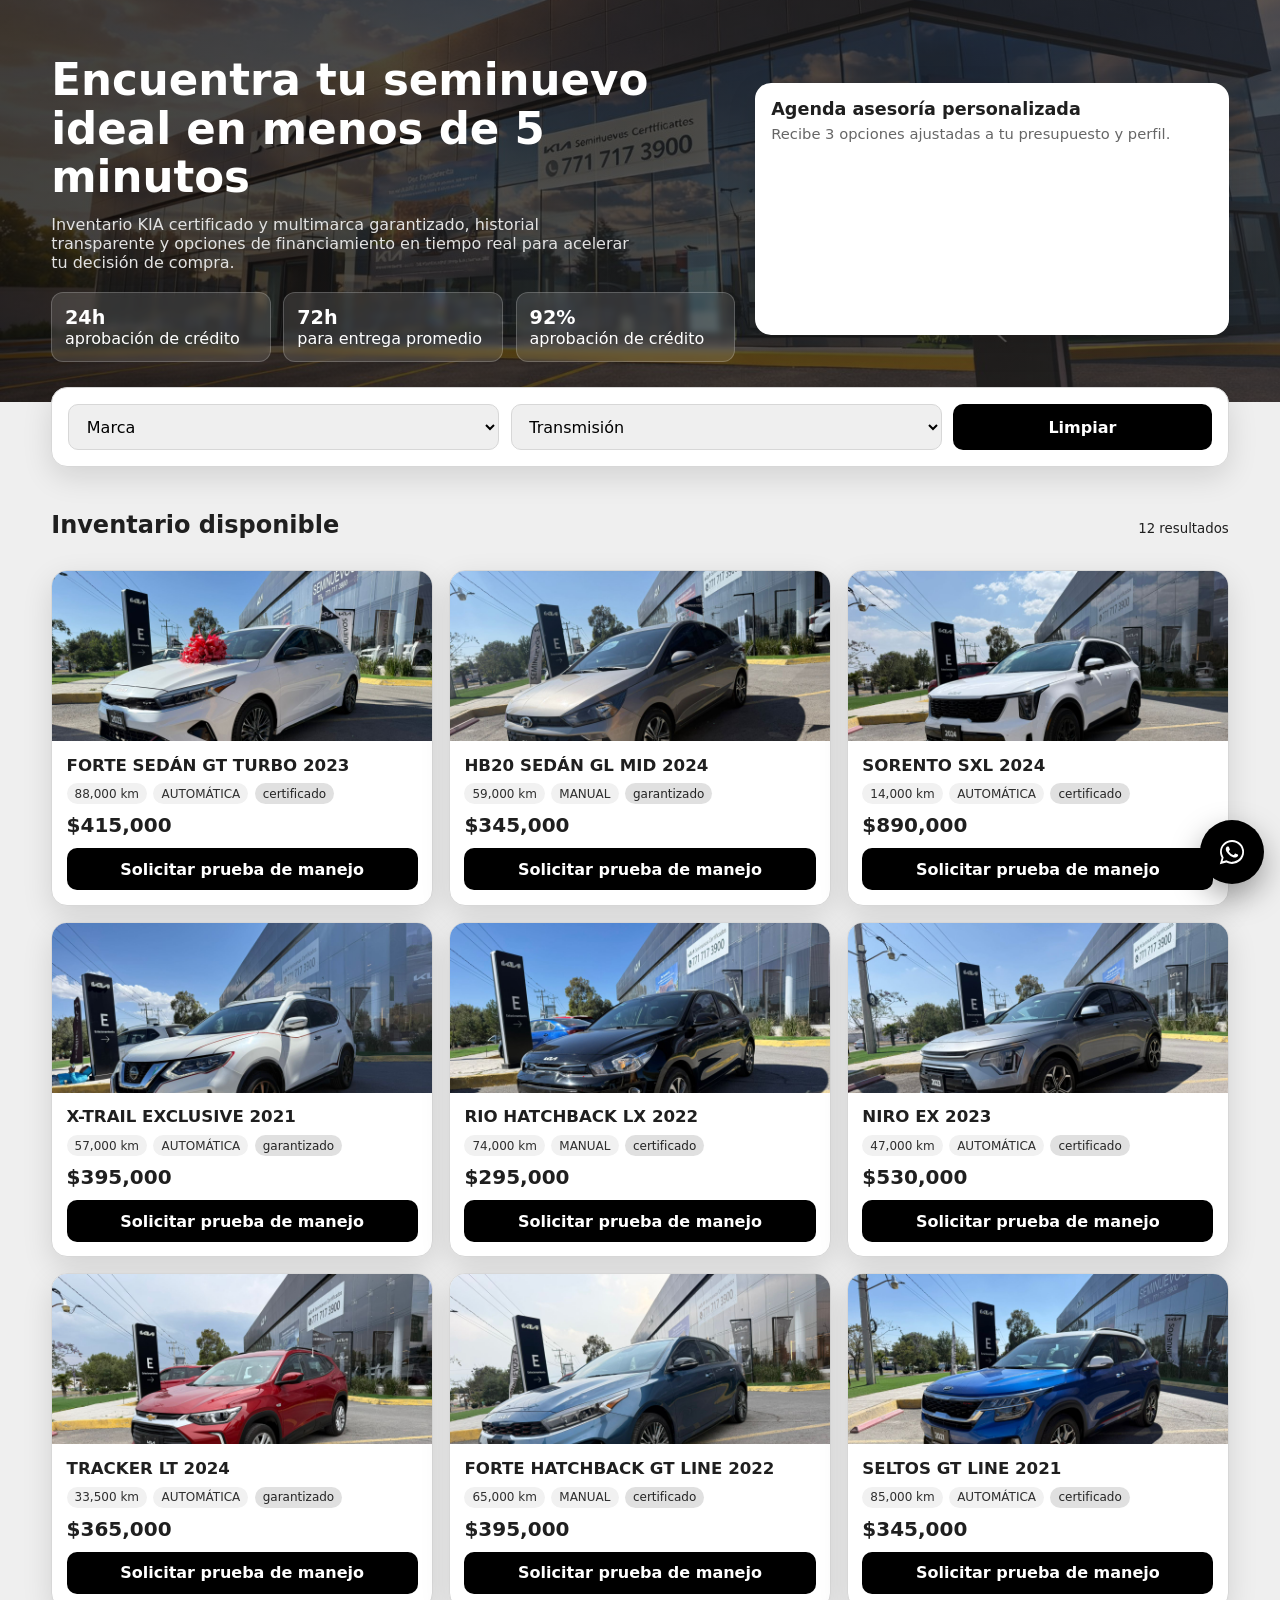
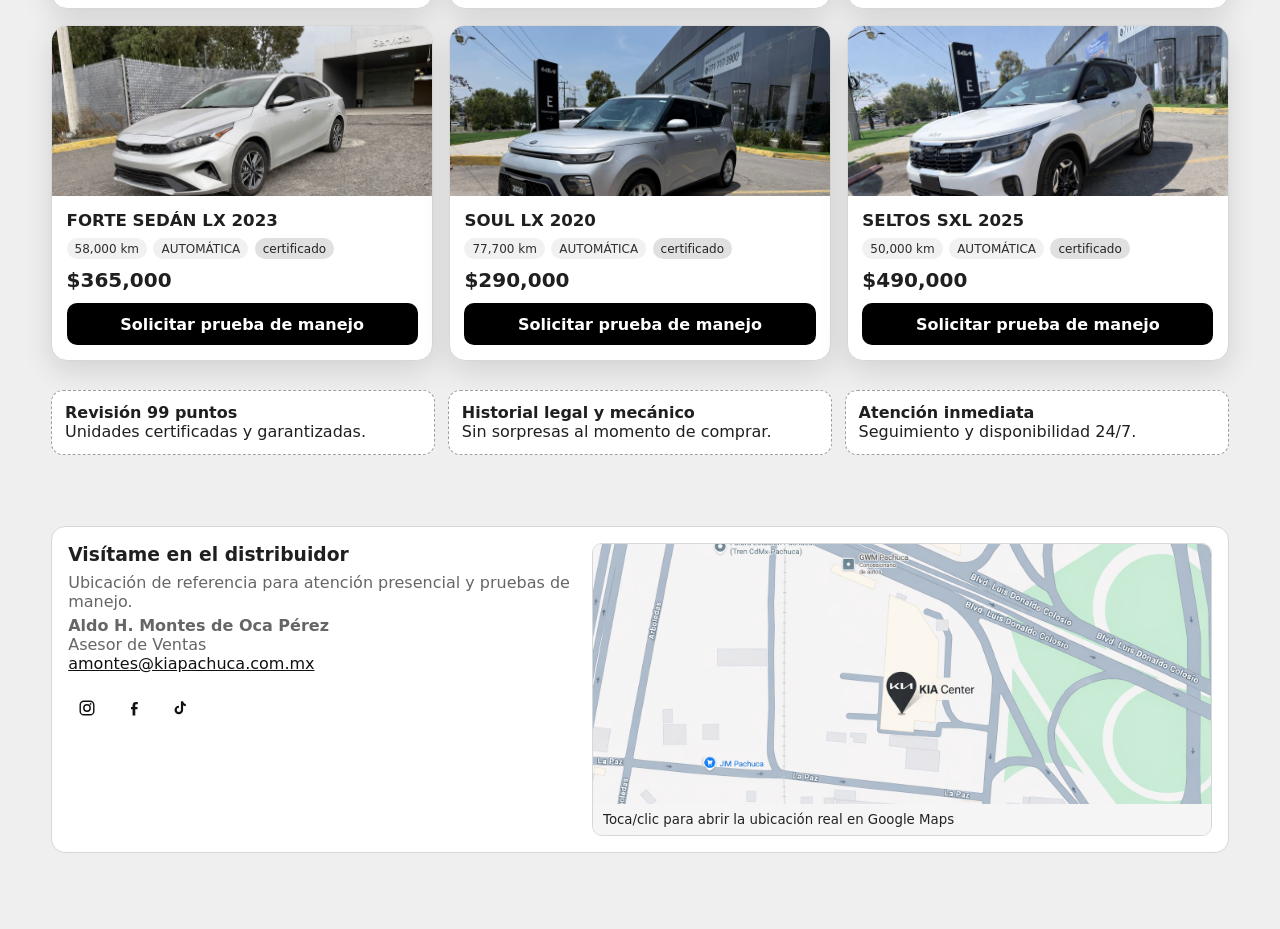
==== index.html @ 6401b695 "Mi primer página Web para Kia Seminuevos" ====
<!doctype html>
<html lang="es-MX">
  <head>
    <meta charset="UTF-8" />
    <meta name="viewport" content="width=device-width, initial-scale=1.0" />
    <title>Seminuevos Certificados | Encuentra tu próxima unidad</title>
    <meta
      name="description"
      content="Explora inventario de unidades seminuevas certificadas, filtra por presupuesto y aparta con evaluación inmediata."
    />
    <link rel="stylesheet" href="styles.css" />
  
  </head>
  <body>
    <header class="hero">
      <div class="container hero-grid">
        <div>
          <h1>Encuentra tu seminuevo ideal en menos de 5 minutos</h1>
          <p>
            Inventario KIA certificado y multimarca garantizado, historial transparente y opciones de financiamiento en tiempo real para acelerar tu decisión de compra.
          </p>

          <div class="kpis">
            <div class="kpi"><strong>24h</strong> aprobación de crédito</div>
            <div class="kpi"><strong>72h</strong> para entrega promedio</div>
            <div class="kpi"><strong>92%</strong> aprobación de crédito</div>
          </div>
        </div>

        <aside class="lead-box" aria-label="Formulario lead">
          <h2>Agenda asesoría personalizada</h2>
          <p>Recibe 3 opciones ajustadas a tu presupuesto y perfil.</p>
          <iframe style="border:none;width:100%;" id="leads-web-w5qqwc" src="https://noteforms.com/forms/leads-web-w5qqwc"></iframe><script type="text/javascript" onload="initEmbed('leads-web-w5qqwc', { autoResize: true })" src="https://noteforms.com/widgets/iframe.min.js"></script>
          <div id="leadMessage" class="notice" aria-live="polite"></div>
        </aside>
      </div>
    </header>

    <main>
      <div class="container">
        <section class="search-panel" aria-label="Filtros de inventario">
          <select id="brand">
            <option value="">Marca</option>
            <option value="KIA">KIA</option>
            <option value="HYUNDAI">HYUNDAI</option>
            <option value="CHEVROLET">CHEVROLET</option>
            <option value="NISSAN">NISSAN</option>
          </select>
          <select id="price">
            <option value="">Transmisión</option>
            <option value="AUTOMÁTICA">AUTOMÁTICA</option>
            <option value="MANUAL">MANUAL</option>
          </select>
          <button id="clear">Limpiar</button>
        </section>

        <section>
          <div class="inventory-head">
            <h2>Inventario disponible</h2>
            <small id="resultCount">12 resultados</small>
          </div>
          <div class="inventory-grid" id="inventory"></div>
        </section>

        <section class="badges" aria-label="Elementos de confianza">
          <article class="badge"><strong>Revisión 99 puntos</strong><br />Unidades certificadas y garantizadas.</article>
          <article class="badge"><strong>Historial legal y mecánico</strong><br />Sin sorpresas al momento de comprar.</article>
          <article class="badge"><strong>Atención inmediata</strong><br />Seguimiento y disponibilidad 24/7.</article>
        </section>
      </div>
    </main>


    <footer class="location-footer">
      <div class="container">
        <div class="location-grid">
        <div>
          <h3>Visítame en el distribuidor</h3>
          <p>Ubicación de referencia para atención presencial y pruebas de manejo.</p>
          <p><strong>Aldo H. Montes de Oca Pérez</strong><br />Asesor de Ventas<br /><a href="mailto:amontes@kiapachuca.com.mx">amontes@kiapachuca.com.mx</a></p>
          <nav class="social-links" aria-label="Redes sociales">
            <a href="https://www.instagram.com/aldom_asekia?igsh=YmJyZjhnazBlbmht&utm_source=qr" target="_blank" rel="noopener noreferrer" aria-label="Instagram">
              <svg viewBox="0 0 24 24" aria-hidden="true"><path d="M7.8 2h8.4A5.8 5.8 0 0 1 22 7.8v8.4a5.8 5.8 0 0 1-5.8 5.8H7.8A5.8 5.8 0 0 1 2 16.2V7.8A5.8 5.8 0 0 1 7.8 2Zm0 1.9A3.9 3.9 0 0 0 3.9 7.8v8.4a3.9 3.9 0 0 0 3.9 3.9h8.4a3.9 3.9 0 0 0 3.9-3.9V7.8a3.9 3.9 0 0 0-3.9-3.9H7.8Zm8.95 1.45a1.2 1.2 0 1 1 0 2.4 1.2 1.2 0 0 1 0-2.4ZM12 6.8A5.2 5.2 0 1 1 6.8 12 5.2 5.2 0 0 1 12 6.8Zm0 1.9A3.3 3.3 0 1 0 15.3 12 3.3 3.3 0 0 0 12 8.7Z"/></svg>
            </a>
            <a href="https://www.facebook.com/share/18MFpTkFjp/?mibextid=wwXIfr" target="_blank" rel="noopener noreferrer" aria-label="Facebook">
              <svg viewBox="0 0 24 24" aria-hidden="true"><path d="M13.7 22v-8.2h2.8l.4-3.2h-3.2V8.5c0-.9.3-1.6 1.6-1.6h1.7V4c-.3 0-1.4-.1-2.6-.1-2.6 0-4.3 1.6-4.3 4.5v2.2H8v3.2h2.1V22h3.6Z"/></svg>
            </a>
            <a href="https://www.tiktok.com/@aldocp4?_r=1&_t=ZS-95QRvJqVZK8" target="_blank" rel="noopener noreferrer" aria-label="TikTok">
              <svg viewBox="0 0 24 24" aria-hidden="true"><path d="M14.8 3c.4 2 1.6 3.2 3.6 3.7v2.8a6.7 6.7 0 0 1-3.6-1.2v6.3a5.7 5.7 0 1 1-5.7-5.7h.2v2.9H9a2.8 2.8 0 1 0 2.9 2.8V3h2.9Z"/></svg>
            </a>
          </nav>
        </div>
        <a
          class="map-link"
          href="https://maps.app.goo.gl/ScDKZrzQhqWrTaPL8"
          target="_blank"
          rel="noopener noreferrer"
          aria-label="Abrir ubicación de la agencia en Google Maps"
        >
          <img
            src="assets/croquis-kia-center.png"
            alt="Croquis de ubicación de Kia Center"
            loading="lazy"
          />
          <small>Toca/clic para abrir la ubicación real en Google Maps</small>
        </a>
        </div>
      </div>
    </footer>


    <a class="sticky-cta" href="https://wa.me/message/4QTC4XJFXGQPE1" target="_blank" rel="noopener noreferrer" aria-label="Cotizar por WhatsApp">
      <svg viewBox="0 0 32 32" aria-hidden="true" focusable="false">
        <path d="M16.03 3.2c-7.08 0-12.8 5.66-12.8 12.64 0 2.24.6 4.42 1.74 6.34L3 29l7.03-1.83a12.9 12.9 0 0 0 6 1.52h.01c7.07 0 12.8-5.66 12.8-12.65A12.7 12.7 0 0 0 16.03 3.2Zm0 23.36h-.01a10.8 10.8 0 0 1-5.5-1.5l-.4-.24-4.16 1.08 1.11-4.03-.27-.41a10.5 10.5 0 0 1-1.67-5.62c0-5.8 4.8-10.52 10.9-10.52 6.01 0 10.9 4.72 10.9 10.52 0 5.8-4.89 10.52-10.9 10.52Zm5.98-7.85c-.33-.16-1.97-.96-2.27-1.07-.3-.11-.52-.16-.74.16-.21.32-.85 1.07-1.05 1.29-.19.21-.39.24-.72.08-.33-.16-1.39-.5-2.65-1.58-.98-.84-1.64-1.88-1.83-2.2-.19-.32-.02-.5.14-.66.14-.14.33-.37.49-.55.17-.19.22-.32.33-.53.11-.21.05-.4-.03-.55-.08-.16-.74-1.77-1.01-2.43-.27-.64-.54-.56-.74-.57h-.63c-.21 0-.55.08-.84.4-.29.32-1.1 1.07-1.1 2.62 0 1.55 1.13 3.04 1.29 3.25.16.21 2.22 3.5 5.47 4.77.77.33 1.38.53 1.85.67.78.24 1.5.21 2.06.13.63-.1 1.97-.8 2.25-1.57.28-.77.28-1.43.2-1.57-.08-.13-.3-.21-.63-.37Z"/>
      </svg>
    </a>

    <script src="script.js" defer></script>
  </body>
</html>
---- styles.css ----
:root {
        --bg: #111111;
        --bg-soft: #1e1e1e;
        --card: #ffffff;
        --text: #1f1f1f;
        --muted: #666666;
        --line: #d7d7d7;
        --accent: #000000;
        --accent-2: #000000;
        --danger: #4a4a4a;
        --radius: 16px;
        --shadow: 0 10px 30px rgba(0, 0, 0, 0.12);
      }

      * {
        box-sizing: border-box;
      }

      body {
        margin: 0;
        font-family: Inter, system-ui, -apple-system, Segoe UI, Roboto, sans-serif;
        color: var(--text);
        background: #efefef;
      }

      .container {
        width: min(1200px, 92%);
        margin-inline: auto;
      }

      .hero {
        background:
          linear-gradient(120deg, rgba(10, 10, 10, 0.78), rgba(40, 40, 40, 0.72)),
          url("assets/hero-kia-center.jpeg") center/cover no-repeat;
        color: #fff;
        padding: 3.5rem 0 2.5rem;
      }

      .hero-grid {
        display: grid;
        grid-template-columns: 1.3fr 0.9fr;
        gap: 1.25rem;
        align-items: center;
      }

      h1 {
        font-size: clamp(1.9rem, 3.4vw, 3rem);
        line-height: 1.12;
        margin: 0 0 0.8rem;
      }

      .hero p {
        max-width: 58ch;
        margin: 0 0 1.25rem;
        color: #e2e2e2;
      }

      .kpis {
        display: grid;
        grid-template-columns: repeat(3, minmax(0, 1fr));
        gap: 0.8rem;
      }

      .kpi {
        border: 1px solid rgba(255, 255, 255, 0.2);
        border-radius: 12px;
        padding: 0.8rem;
        background: rgba(255, 255, 255, 0.12);
        backdrop-filter: blur(3px);
      }

      .kpi strong {
        display: block;
        font-size: 1.2rem;
      }

      .lead-box {
        background: #fff;
        color: var(--text);
        border-radius: var(--radius);
        padding: 1rem;
        box-shadow: var(--shadow);
      }

      .lead-box h2 {
        margin: 0 0 0.4rem;
        font-size: 1.1rem;
      }

      .lead-box p {
        margin: 0 0 0.8rem;
        color: var(--muted);
        font-size: 0.92rem;
      }


      form {
        display: grid;
        gap: 0.55rem;
      }

      input,
      select,
      button {
        width: 100%;
        border: 1px solid var(--line);
        border-radius: 10px;
        padding: 0.72rem 0.85rem;
        font: inherit;
      }

      button {
        cursor: pointer;
        background: var(--accent);
        color: #fff;
        border: none;
        font-weight: 600;
      }

      button:hover {
        filter: brightness(0.95);
      }

      main {
        padding: 1.3rem 0 3rem;
      }

      .search-panel {
        background: #fff;
        border: 1px solid var(--line);
        border-radius: var(--radius);
        padding: 1rem;
        display: grid;
        grid-template-columns: 1fr 1fr 0.6fr;
        gap: 0.7rem;
        margin-top: -2.2rem;
        position: relative;
        z-index: 2;
        box-shadow: var(--shadow);
      }

      .inventory-head {
        display: flex;
        justify-content: space-between;
        align-items: baseline;
        margin-top: 1.5rem;
      }

      .inventory-grid {
        margin-top: 0.7rem;
        display: grid;
        grid-template-columns: repeat(3, minmax(0, 1fr));
        gap: 1rem;
      }

      .car-card {
        background: var(--card);
        border-radius: var(--radius);
        border: 1px solid var(--line);
        overflow: hidden;
        box-shadow: var(--shadow);
      }

      .car-photo {
        height: 170px;
        background: linear-gradient(145deg, #c7c7c7, #ebebeb);
        display: grid;
        place-items: center;
        color: #2b2b2b;
        font-weight: 700;
        overflow: hidden;
      }

      .car-photo img {
        width: 100%;
        height: 100%;
        object-fit: cover;
      }

      .car-body {
        padding: 0.9rem;
      }

      .car-title {
        margin: 0;
        font-size: 1.04rem;
      }

      .tags {
        display: flex;
        flex-wrap: wrap;
        gap: 0.4rem;
        margin: 0.55rem 0;
      }

      .tag {
        font-size: 0.75rem;
        background: #f1f1f1;
        color: #2f2f2f;
        border-radius: 999px;
        padding: 0.22rem 0.5rem;
      }

      .tag.ok {
        background: #e0e0e0;
        color: #242424;
      }

      .price {
        display: flex;
        justify-content: space-between;
        align-items: center;
        margin: 0.55rem 0 0.7rem;
      }

      .price strong {
        font-size: 1.25rem;
      }

      .badges {
        display: grid;
        grid-template-columns: repeat(3, minmax(0, 1fr));
        gap: 0.8rem;
        margin-top: 1.8rem;
      }

      .badge {
        border-radius: 12px;
        border: 1px dashed #9f9f9f;
        background: #fff;
        padding: 0.8rem;
      }

      .sticky-cta {
        position: fixed;
        right: 1rem;
        bottom: 1rem;
        width: 64px;
        height: 64px;
        border-radius: 50%;
        border: none;
        background: #000000;
        color: #fff;
        display: grid;
        place-items: center;
        box-shadow: 0 12px 30px rgba(0, 0, 0, 0.35);
        cursor: pointer;
        z-index: 20;
      }

      .sticky-cta svg {
        width: 30px;
        height: 30px;
        fill: currentColor;
      }

      .sticky-cta::after {
        content: 'WhatsApp';
        position: absolute;
        right: 76px;
        white-space: nowrap;
        background: #000000;
        color: #fff;
        font-size: 0.78rem;
        padding: 0.3rem 0.55rem;
        border-radius: 8px;
        opacity: 0;
        transform: translateX(8px);
        transition: 0.2s ease;
        pointer-events: none;
      }

      .sticky-cta:hover::after {
        opacity: 1;
        transform: translateX(0);
      }


      .social-links {
        display: flex;
        gap: 0.55rem;
        margin-top: 1rem;
      }

      .social-links a {
        width: 38px;
        height: 38px;
        border-radius: 50%;
        display: grid;
        place-items: center;
        background: #fff;
        color: #111;
        border: 1px solid rgba(255, 255, 255, 0.35);
        text-decoration: none;
      }

      .social-links svg {
        width: 18px;
        height: 18px;
        fill: currentColor;
      }

      .notice {
        margin-top: 0.6rem;
        font-size: 0.82rem;
        color: var(--danger);
      }


      .location-footer {
        padding: 1.4rem 0 4.8rem;
      }

      .location-grid {
        background: #fff;
        border: 1px solid var(--line);
        border-radius: 14px;
        padding: 1rem;
        display: grid;
        grid-template-columns: 0.9fr 1.1fr;
        gap: 1rem;
      }

      .location-grid h3 {
        margin: 0.1rem 0 0.5rem;
      }

      .location-grid p {
        color: var(--muted);
        margin: 0.3rem 0;
      }

      .location-grid a {
        color: #111;
      }

      .map-link {
        display: block;
        border-radius: 10px;
        overflow: hidden;
        text-decoration: none;
        color: inherit;
        border: 1px solid var(--line);
      }

      .map-link img {
        width: 100%;
        min-height: 220px;
        max-height: 260px;
        object-fit: cover;
        display: block;
      }

      .map-link small {
        display: block;
        padding: 0.5rem 0.65rem;
        background: #f5f5f5;
        color: #222;
      }

      @media (max-width: 960px) {
        .hero-grid,
        .inventory-grid {
          grid-template-columns: 1fr;
        }

        .search-panel {
          grid-template-columns: 1fr 1fr;
        }

        .badges,
        .location-grid {
          grid-template-columns: 1fr;
        }
      }

      @media (max-width: 640px) {
        .search-panel {
          grid-template-columns: 1fr;
          margin-top: -1.3rem;
        }

        .kpis {
          grid-template-columns: 1fr;
        }
      }
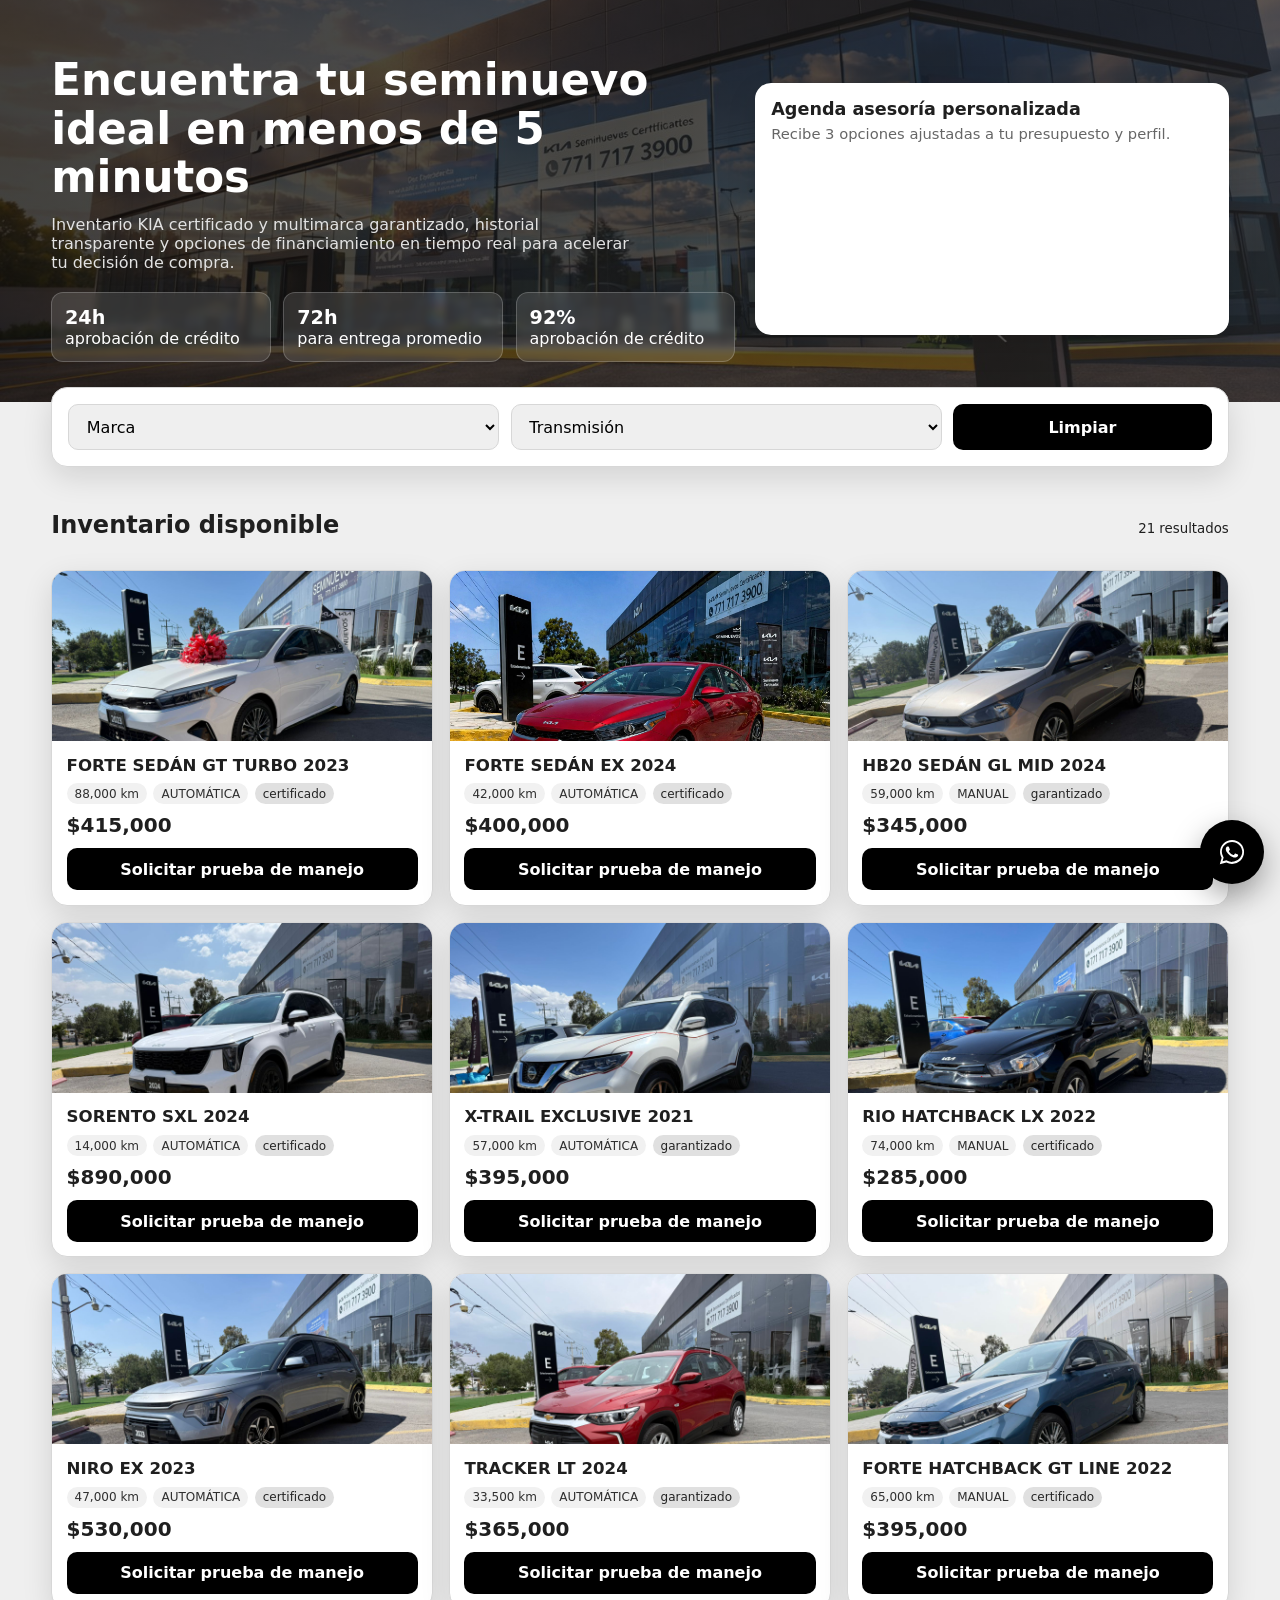
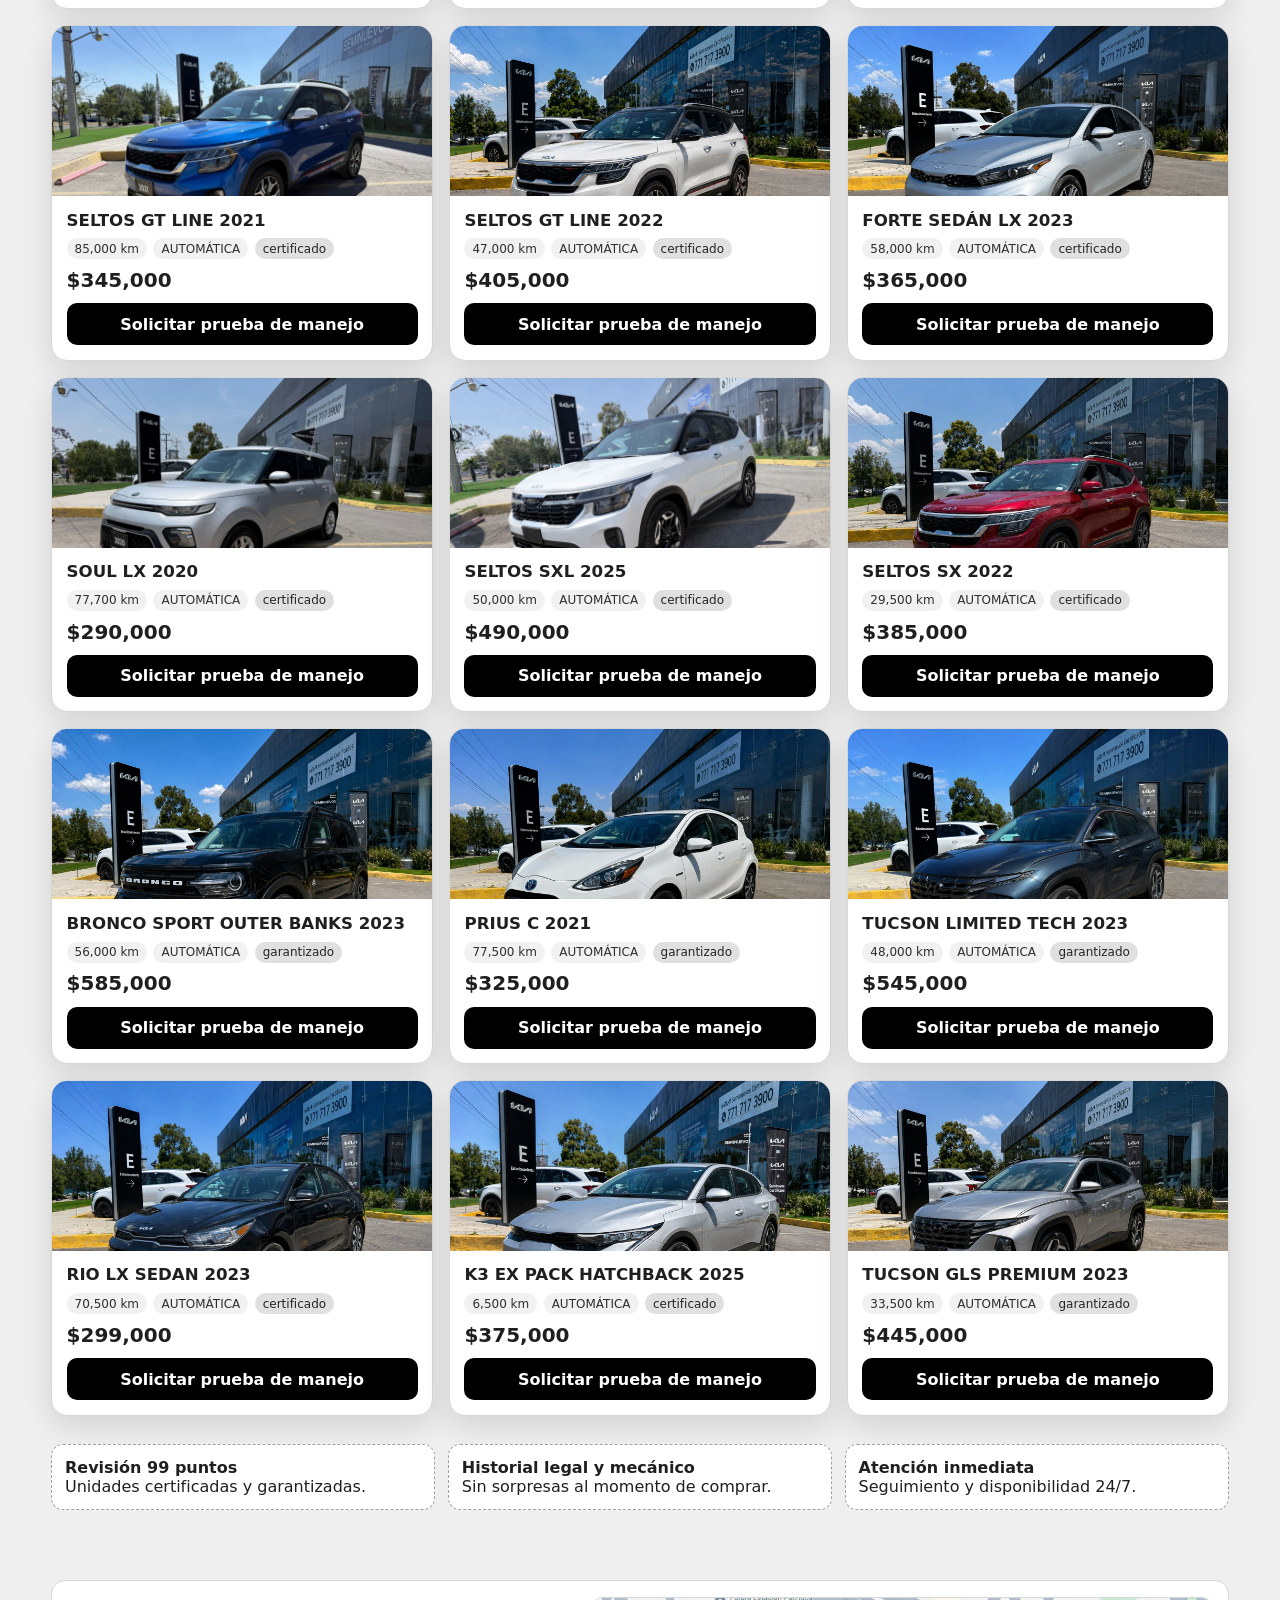
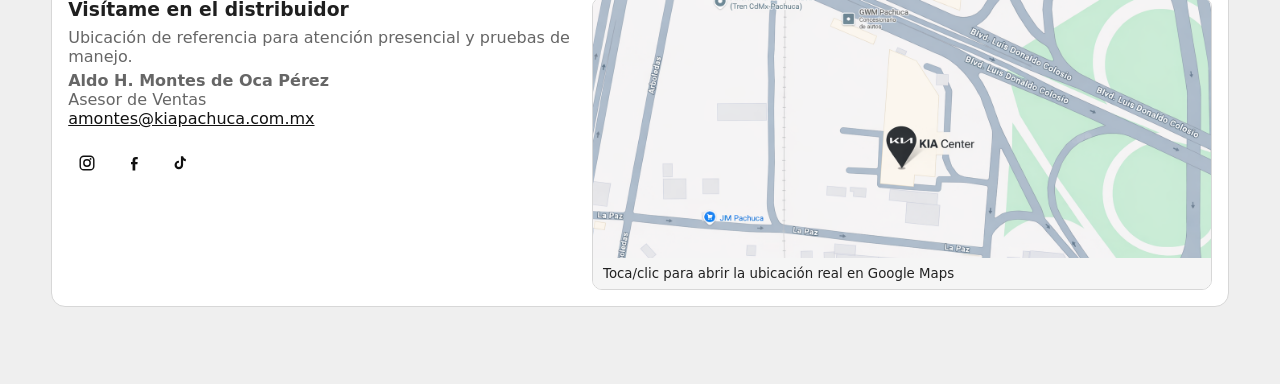
==== commit 0eabefbf: "FILTROS ACTUALIZADOS" ====
--- a/index.html
+++ b/index.html
@@ -45,6 +45,8 @@
             <option value="HYUNDAI">HYUNDAI</option>
             <option value="CHEVROLET">CHEVROLET</option>
             <option value="NISSAN">NISSAN</option>
+            <option value="FORD">FORD</option>
+            <option value="TOYOTA">TOYOTA</option>
           </select>
           <select id="price">
             <option value="">Transmisión</option>
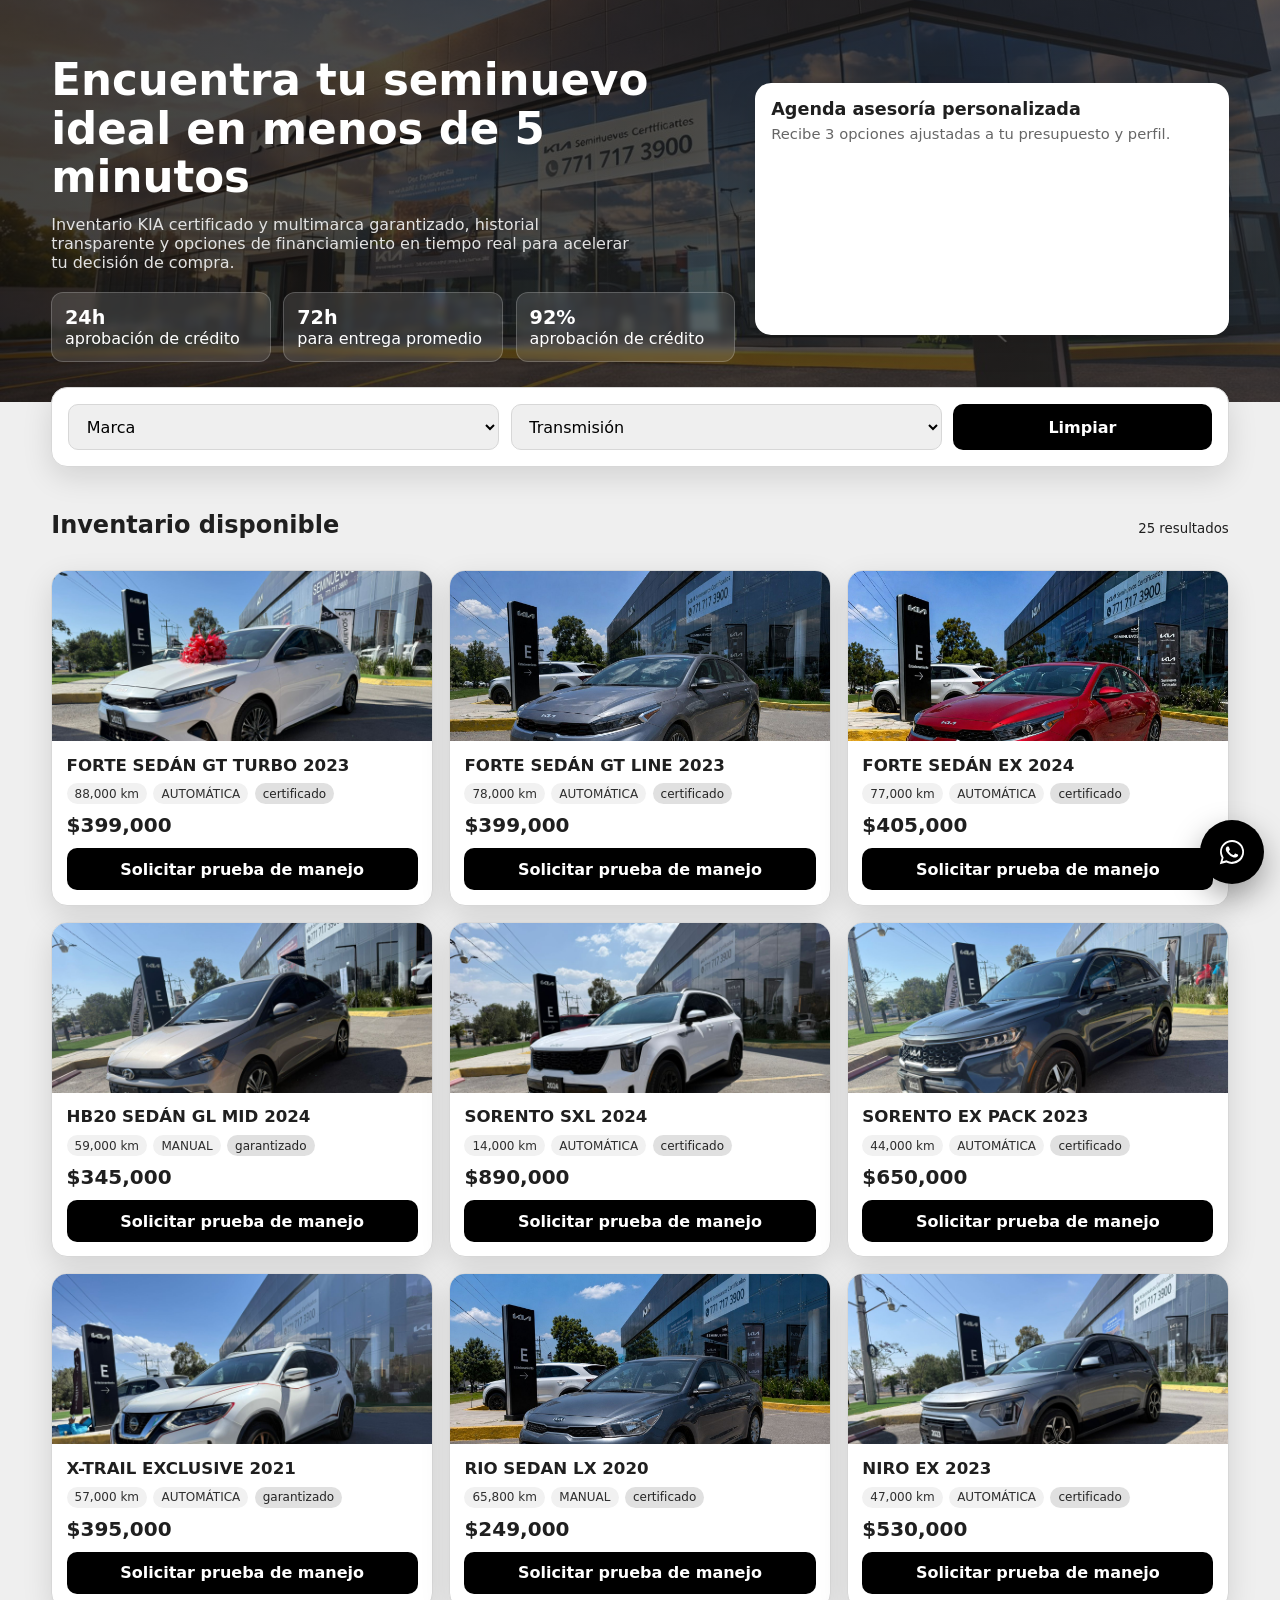
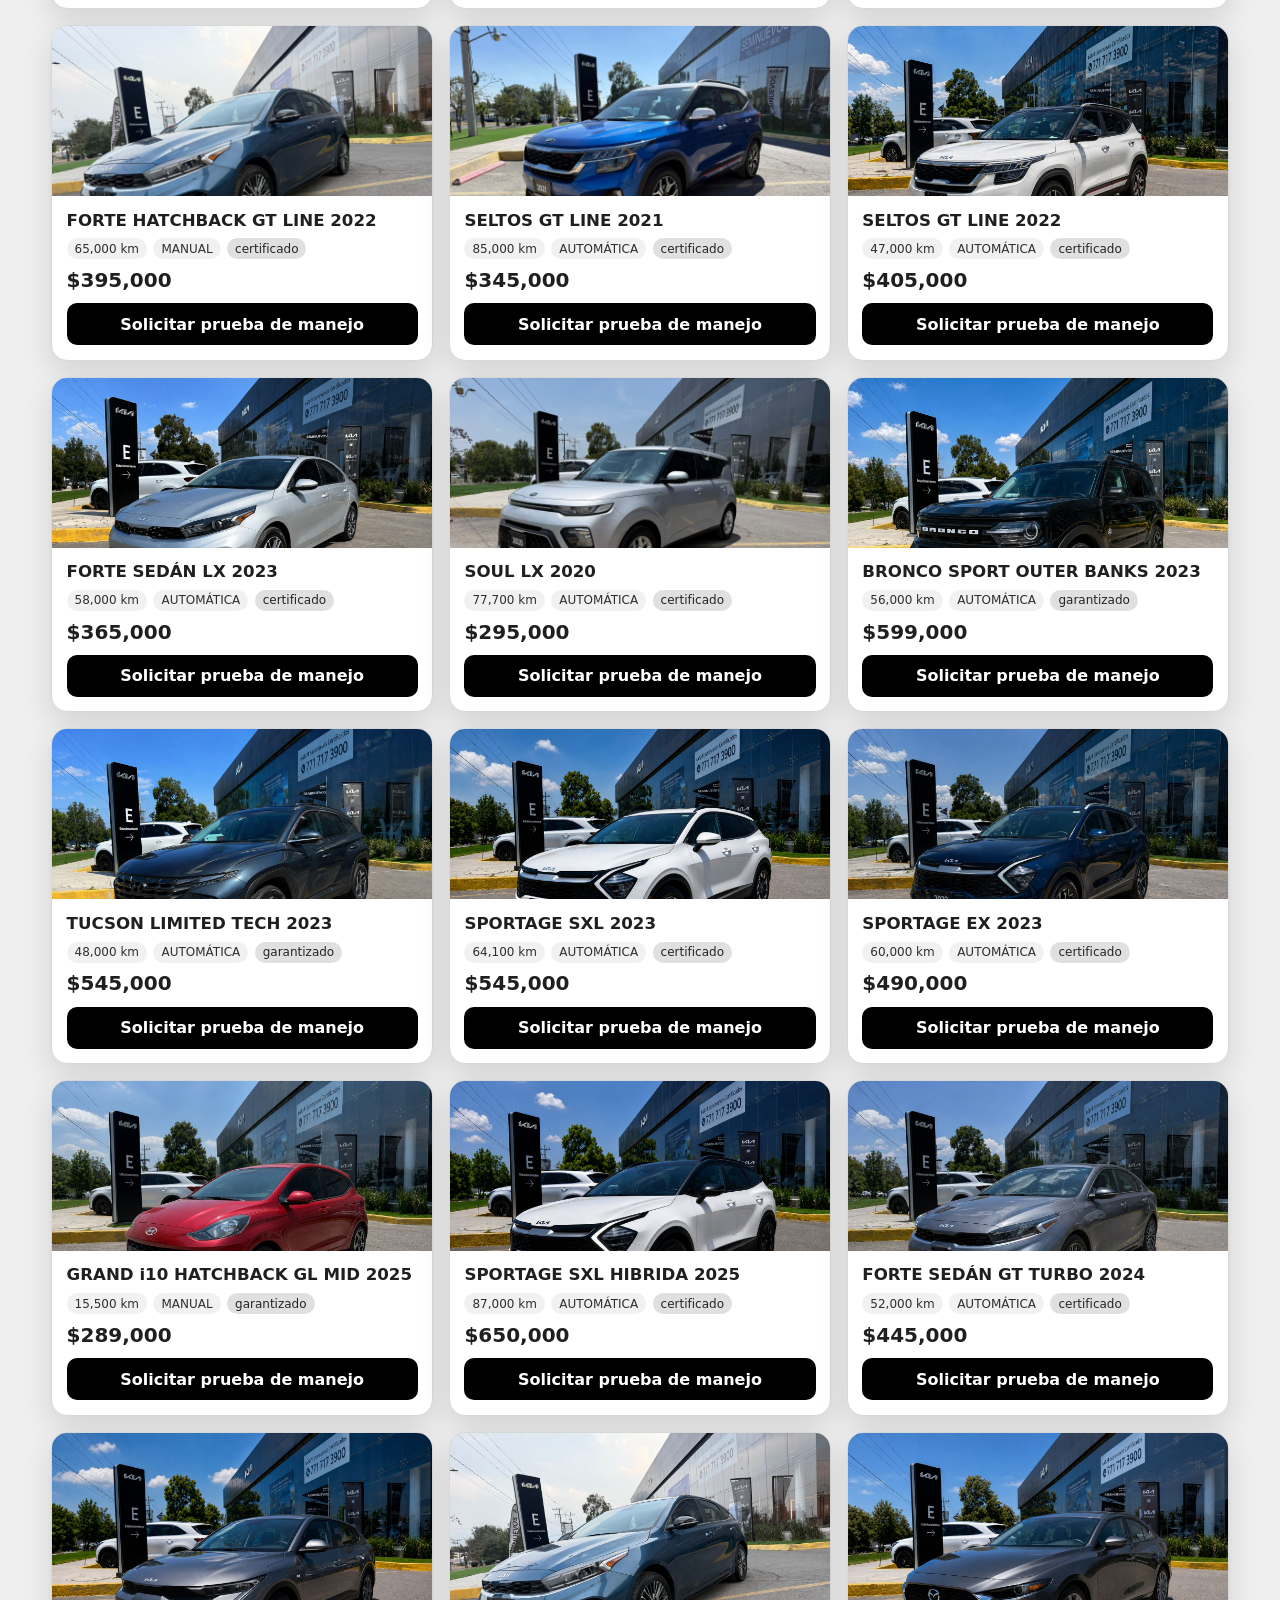
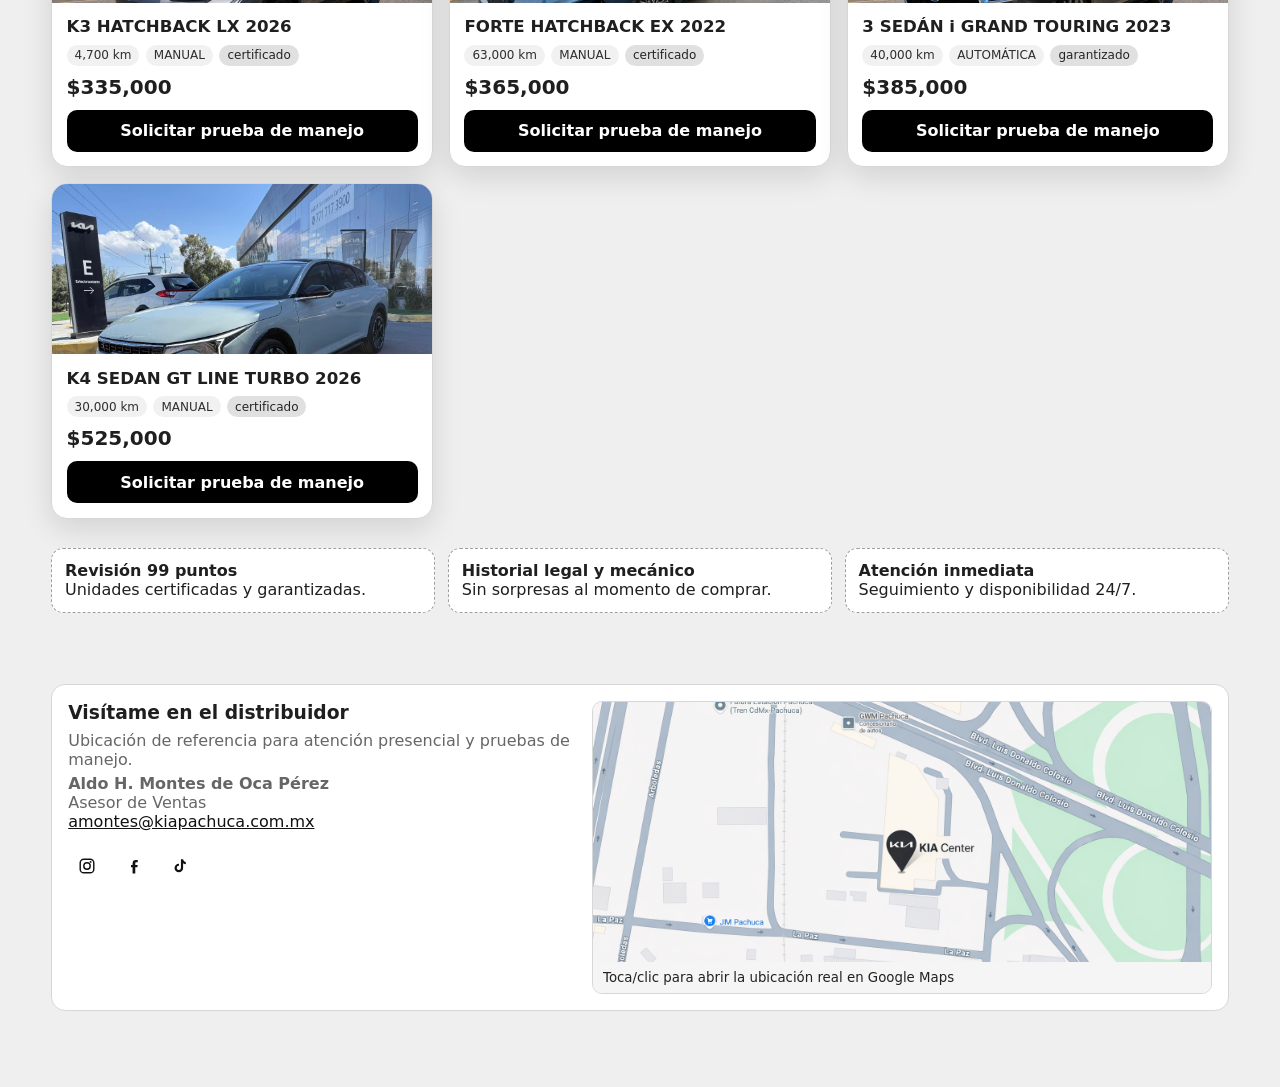
==== commit 2c5c3588: "ALTA NUEVO INVENTARIO" ====
--- a/index.html
+++ b/index.html
@@ -44,6 +44,7 @@
             <option value="KIA">KIA</option>
             <option value="HYUNDAI">HYUNDAI</option>
             <option value="CHEVROLET">CHEVROLET</option>
+            <option value="MAZDA">MAZDA</option>
             <option value="NISSAN">NISSAN</option>
             <option value="FORD">FORD</option>
             <option value="TOYOTA">TOYOTA</option>
